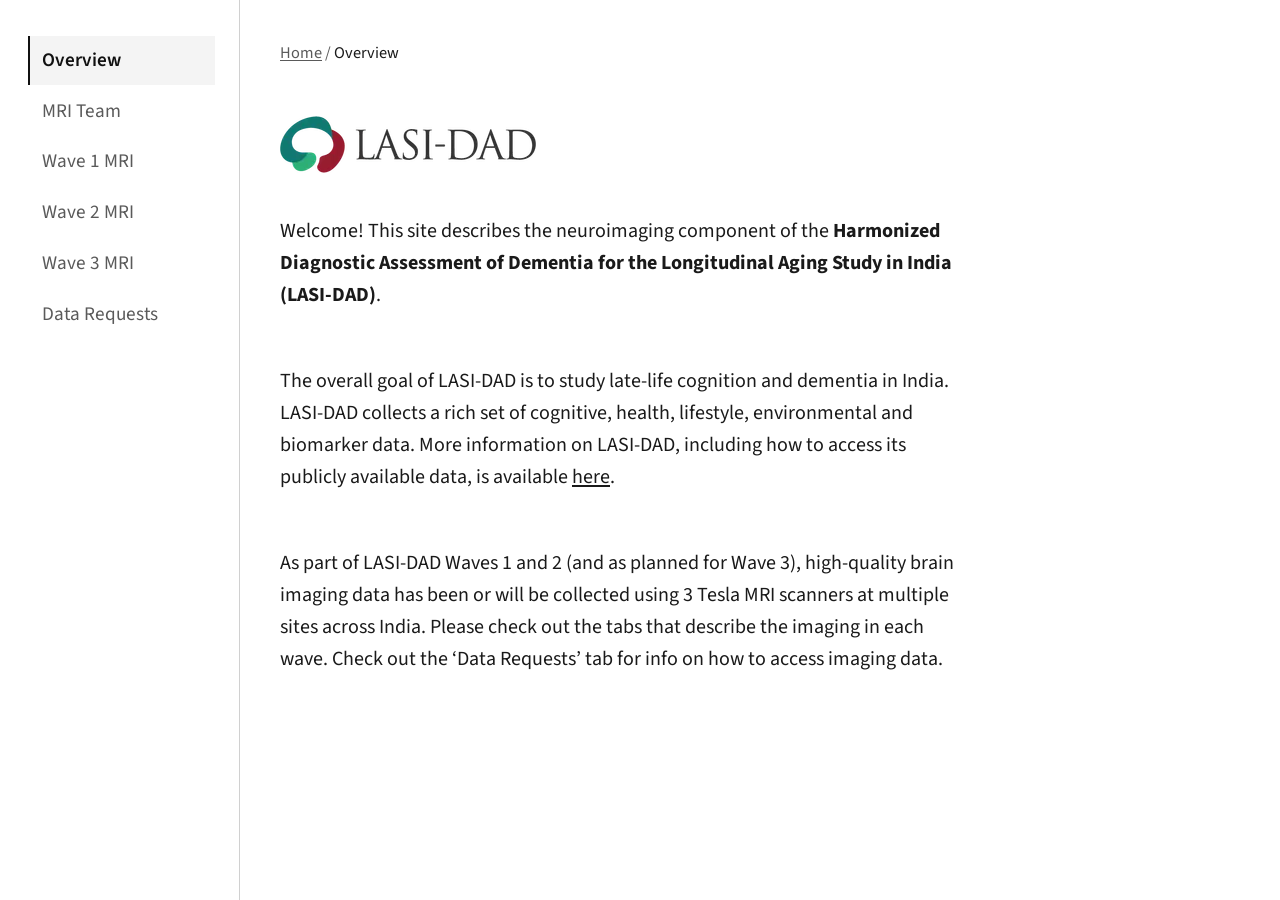
==== index.html @ 3a9994d5 "Update index.html" ====
<!DOCTYPE html>
<html lang="en">
<head>
<meta charset="UTF-8">
<meta name="viewport" content="width=device-width, initial-scale=1.0">
<title>LASI-DAD Neuroimaging</title>
<link rel="icon" type="image/png" href="lasi-dad-favicon.ico">
<meta name="description" content="[Study Name]: overview, study design, and data request information.">
<link rel="preconnect" href="https://fonts.googleapis.com">
<link rel="preconnect" href="https://fonts.gstatic.com" crossorigin>
<link href="https://fonts.googleapis.com/css2?family=Source+Serif+4:opsz,wght@8..60,400;8..60,500;8..60,600&family=Source+Sans+3:wght@400;600;700&display=swap" rel="stylesheet">
<link rel="stylesheet" href="css/style.css">
<style>{h1: 40px;}</style>
</head>
<body>
<a class="skip-link" href="#main">Skip to content</a>

<!-- 
<header class="top-bar">
  <div class="top-bar-inner">
    <a class="logo-link" href="index.html">
      <img src="lasi-dad-logo.webp" style="height:42px; width:auto;">
    </a>
  </div>
</header>
-->
  
<div class="layout">
  <aside class="sidebar">
    <nav aria-label="Primary">
      <ul>
        <li><a href="index.html" aria-current="page">Overview</a></li>
        <li><a href="MRI-Team.html">MRI Team</a></li>
        <li><a href="wave1-mri.html">Wave 1 MRI</a></li>
        <li><a href="wave2-mri.html">Wave 2 MRI</a></li>
        <li><a href="wave3-mri.html">Wave 3 MRI</a></li>
        <li><a href="data-request.html">Data Requests</a></li>
      </ul>
    </nav>
  </aside>

  <main id="main" class="content">
    <p class="breadcrumb"><a href="index.html">Home</a> / <span aria-current="page">Overview</span></p>
    <br>
    <img src="lasi-dad-logo.webp" style="max-width: 100%; height: auto;">
    <br>
    <br>
    <p> Welcome! This site describes the neuroimaging component of the <b>Harmonized Diagnostic Assessment of Dementia for the Longitudinal Aging Study in India (LASI-DAD)</b>. 
    </p>
    <br>
    <p>
      The overall goal of LASI-DAD is to study late-life cognition and dementia in India. 
      LASI-DAD collects a rich set of cognitive, health, lifestyle, environmental and biomarker data.
      More information on LASI-DAD, including how to access its publicly available data, is available <a href="https://lasi-dad.org" target="_blank" rel="noopener noreferrer">here</a>.
    </p>
    <br>
    <p>
    As part of LASI-DAD Waves 1 and 2 (and as planned for Wave 3), high-quality brain imaging data has been or will be collected using 3 Tesla MRI scanners at multiple sites across India.  
      Please check out the tabs that describe the imaging in each wave. Check out the ‘Data Requests’ tab for info on how to access imaging data. 
    </p>

  </main>
</div>


</body>
</html>
---- css/style.css ----
/* ============================================================
   Design tokens — grayscale only
   ============================================================ */
:root {
  --black: #111111;
  --ink: #1a1a1a;
  --ink-soft: #5a5a5a;
  --gray-100: #f4f4f4;
  --gray-200: #e6e6e6;
  --gray-300: #d0d0d0;
  --gray-500: #8a8a8a;
  --white: #ffffff;

  --serif: "Source Serif 4", Georgia, "Times New Roman", serif;
  --sans: "Source Sans 3", -apple-system, BlinkMacSystemFont, "Segoe UI", sans-serif;

  --maxw: 1180px;
  --sidebar-w: 240px;
}

* { box-sizing: border-box; }

html { scroll-behavior: smooth; }

body {
  margin: 0;
  font-family: var(--sans);
  font-size: 20px;
  color: var(--ink);
  background: var(--white);
  line-height: 1.6;
  -webkit-font-smoothing: antialiased;
}

h1, h2, h3 {
  font-family: var(--serif);
  color: var(--black);
  line-height: 1.2;
  margin: 0 0 0.55em 0;
  font-weight: 600;
}

h1 { font-size: clamp(1.7rem, 3vw, 2.3rem); font-weight: 500; } 
h2 { font-size: 1.25rem; margin-top: 1.6em; }
h3 { font-size: 1.05rem; }

p { margin: 0 0 1.1em 0; max-width: 68ch; }

ul, ol { max-width: 68ch; }
li { margin-bottom: 0.4em; }

a { color: var(--ink); text-decoration: underline; text-underline-offset: 2px; }
a:hover { color: var(--black); }

a:focus-visible, button:focus-visible {
  outline: 2px solid var(--black);
  outline-offset: 2px;
}

.skip-link {
  position: absolute;
  left: -999px;
  background: var(--black);
  color: var(--white);
  padding: 10px 16px;
  z-index: 100;
}
.skip-link:focus { left: 12px; top: 12px; }

/* ============================================================
   Top bar — logo only, no nav here
   ============================================================ */
.top-bar {
  border-bottom: 1px solid var(--gray-300);
  padding: 18px 28px;
}

.top-bar-inner {
  max-width: var(--maxw);
  margin: 0 auto;
  display: flex;
  align-items: center;
}

.logo-link { display: flex; align-items: center; gap: 12px; text-decoration: none; }
.logo-link:hover { text-decoration: none; }

.logo-mark {
  width: 42px;
  height: 42px;
  border: 1.5px solid var(--black);
  display: flex;
  align-items: center;
  justify-content: center;
  font-family: var(--serif);
  font-size: 1rem;
  font-weight: 600;
  color: var(--black);
  flex-shrink: 0;
}

.logo-text {
  display: flex;
  flex-direction: column;
  line-height: 1.2;
}

.logo-name {
  font-family: var(--serif);
  font-size: 1.05rem;
  font-weight: 600;
  color: var(--black);
}

.logo-sub {
  font-size: 0.75rem;
  color: var(--ink-soft);
}

/* ============================================================
   Body layout — sidebar + content
   ============================================================ */
/*
.layout {
  max-width: var(--maxw);
  margin: 0 auto;
  display: grid;
  grid-template-columns: var(--sidebar-w) 1fr;
  gap: 0;
  align-items: start;
}

.sidebar {
  border-right: 1px solid var(--gray-300);
  padding: 36px 24px 60px 28px;
  position: sticky;
  top: 0;
}
*/
.layout {
  max-width: none;
  margin: 0;
  display: block;
}

.sidebar {
  border-right: 1px solid var(--gray-300);
  padding: 36px 24px 60px 28px;
  position: fixed;
  top: 0;
  left: 0;
  width: var(--sidebar-w);
  height: 100vh;
  overflow-y: auto;
  background: var(--white);
  z-index: 10;
}

.sidebar nav ul {
  list-style: none;
  margin: 0;
  padding: 0;
  max-width: none;
}

.sidebar nav li { margin-bottom: 2px; }

.sidebar nav a {
  display: block;
  padding: 9px 12px;
  text-decoration: none;
  color: var(--ink-soft);
  /*font-size: 0.94rem;*/
   font-size: 1.2rem;
  border-left: 2px solid transparent;
}

.sidebar nav a:hover {
  color: var(--black);
  background: var(--gray-100);
}

.sidebar nav a[aria-current="page"] {
  color: var(--black);
  font-weight: 600;
  border-left: 2px solid var(--black);
  background: var(--gray-100);
}

.content {
  padding: 40px 40px 80px 40px;
  min-width: 0;
  margin-left: var(--sidebar-w);
  max-width: var(--maxw);
}

.breadcrumb {
  font-size: 0.82rem;
  color: var(--ink-soft);
  margin-bottom: 18px;
}
.breadcrumb a { color: var(--ink-soft); }
.breadcrumb span[aria-current] { color: var(--ink); }

.content > p:first-of-type { font-size: 1.02rem; }

hr.rule {
  border: none;
  border-top: 1px solid var(--gray-300);
  margin: 2em 0;
}

/* Simple content components, grayscale only */
.field-list {
  list-style: none;
  margin: 0 0 1.2em 0;
  padding: 0;
  max-width: none;
}
.field-list li {
  padding: 10px 0;
  border-top: 1px solid var(--gray-200);
}
.field-list li:last-child { border-bottom: 1px solid var(--gray-200); }

.table-wrap { overflow-x: auto; margin-bottom: 1.4em; }
table { border-collapse: collapse; width: 100%; font-size: 0.92rem; max-width: none; }
th, td { text-align: left; padding: 9px 14px; border-bottom: 1px solid var(--gray-300); }
th { font-family: var(--serif); font-weight: 600; border-bottom: 2px solid var(--black); }

.btn {
  display: inline-block;
  padding: 10px 20px;
  border: 1px solid var(--black);
  color: var(--black);
  font-size: 0.92rem;
  text-decoration: none;
}
.btn:hover { background: var(--black); color: var(--white); }

ol.steps { padding-left: 1.2em; }
ol.steps > li { margin-bottom: 0.9em; }
ol.steps ul { margin-top: 0.4em; }

/* ============================================================
   Footer
   ============================================================ */
.site-footer {
  border-top: 1px solid var(--gray-300);
  padding: 28px;
  margin-top: 40px;
}
.site-footer .top-bar-inner {
  display: flex;
  justify-content: space-between;
  flex-wrap: wrap;
  gap: 10px;
  font-size: 0.82rem;
  color: var(--ink-soft);
}
.site-footer a { color: var(--ink-soft); }

/* ============================================================
   Mobile
   ============================================================ */
@media (max-width: 760px) {
  .layout { grid-template-columns: 1fr; }
  .sidebar {
    position: static;
    border-right: none;
    border-bottom: 1px solid var(--gray-300);
    padding: 20px 24px;
  }
  .sidebar nav ul { display: flex; flex-wrap: wrap; gap: 4px; }
  .sidebar nav a { border-left: none; border-bottom: 2px solid transparent; padding: 8px 10px; }
  .sidebar nav a[aria-current="page"] { border-left: none; border-bottom: 2px solid var(--black); }
  .content { padding: 28px 24px 60px 24px; }
}

@media (prefers-reduced-motion: reduce) {
  html { scroll-behavior: auto; }
}
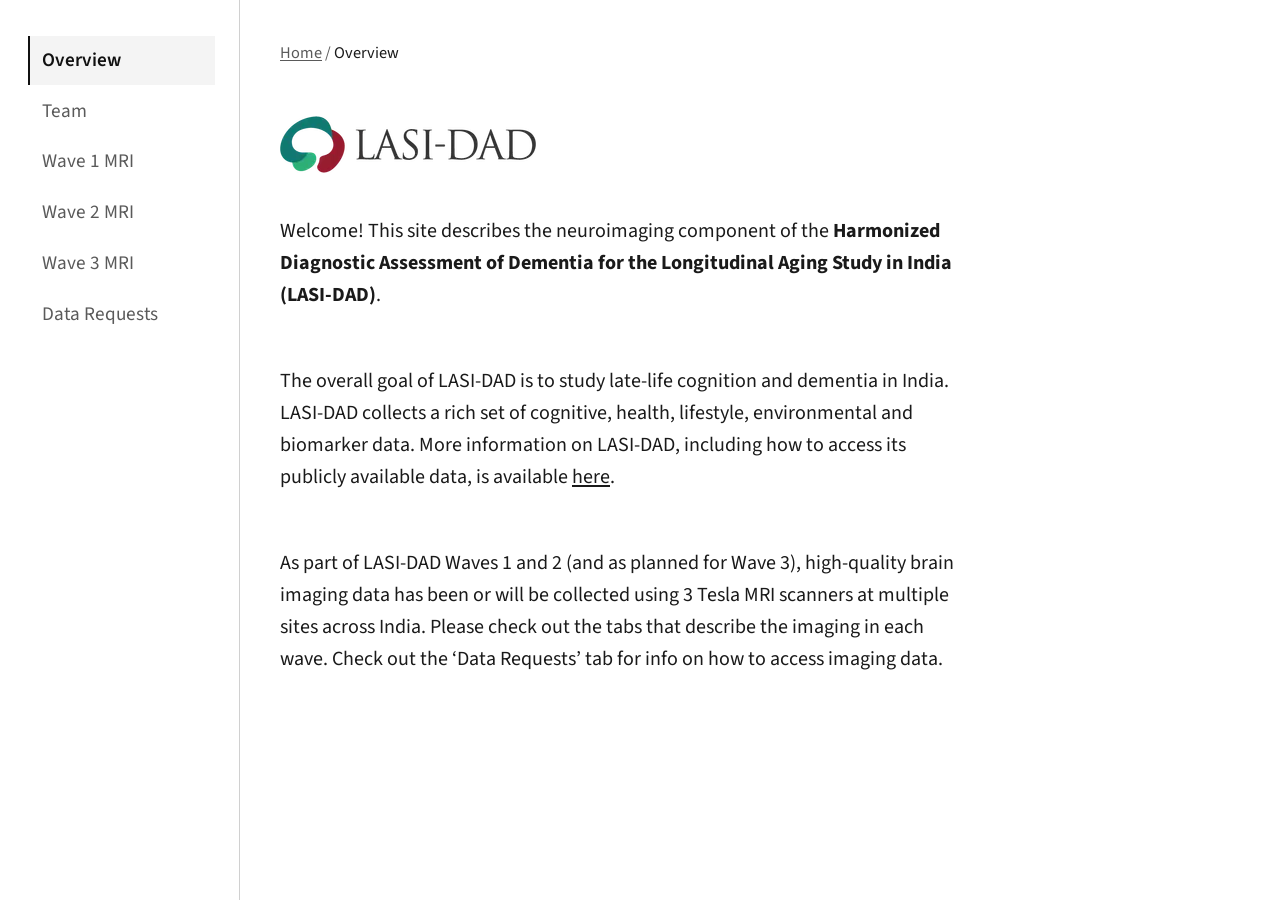
==== commit 3a92d5e0: "Update index.html" ====
--- a/index.html
+++ b/index.html
@@ -30,7 +30,7 @@
     <nav aria-label="Primary">
       <ul>
         <li><a href="index.html" aria-current="page">Overview</a></li>
-        <li><a href="MRI-Team.html">MRI Team</a></li>
+        <li><a href="MRI-Team.html">Team</a></li>
         <li><a href="wave1-mri.html">Wave 1 MRI</a></li>
         <li><a href="wave2-mri.html">Wave 2 MRI</a></li>
         <li><a href="wave3-mri.html">Wave 3 MRI</a></li>
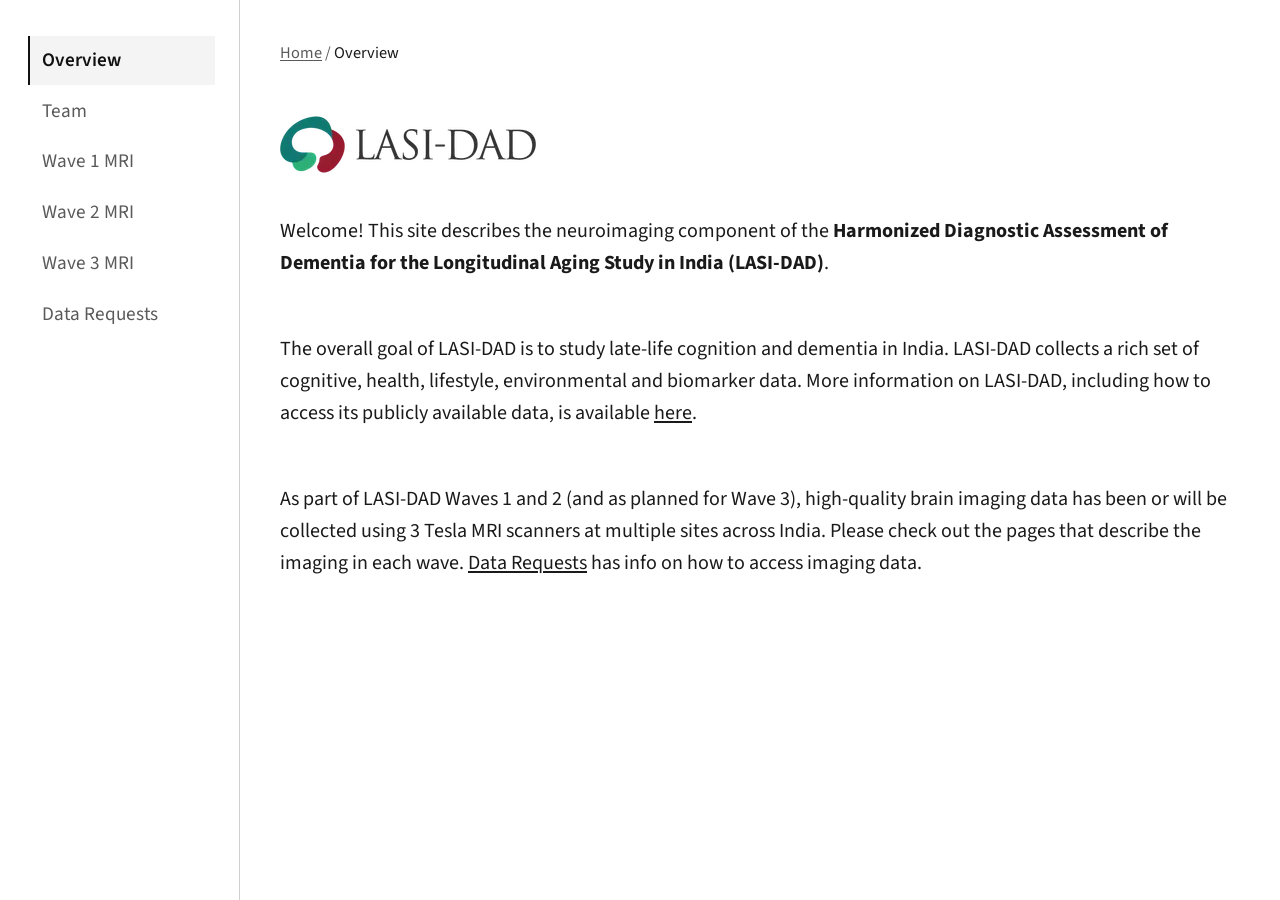
==== commit 22eb879f: "Update index.html" ====
--- a/index.html
+++ b/index.html
@@ -56,7 +56,7 @@
     <br>
     <p>
     As part of LASI-DAD Waves 1 and 2 (and as planned for Wave 3), high-quality brain imaging data has been or will be collected using 3 Tesla MRI scanners at multiple sites across India.  
-      Please check out the tabs that describe the imaging in each wave. Check out the ‘Data Requests’ tab for info on how to access imaging data. 
+      Please check out the pages that describe the imaging in each wave. <a href="data-request.html">Data Requests</a> has info on how to access imaging data. 
     </p>
 
   </main>
--- a/css/style.css
+++ b/css/style.css
@@ -33,7 +33,7 @@
 }
 
 h1, h2, h3 {
-  font-family: var(--serif);
+  font-family: var(--sans);/*var(--serif); */
   color: var(--black);
   line-height: 1.2;
   margin: 0 0 0.55em 0;
@@ -44,7 +44,7 @@
 h2 { font-size: 1.25rem; margin-top: 1.6em; }
 h3 { font-size: 1.05rem; }
 
-p { margin: 0 0 1.1em 0; max-width: 68ch; }
+p { margin: 0 0 1.1em 0; max-width: 120ch; } /*68ch; } */
 
 ul, ol { max-width: 68ch; }
 li { margin-bottom: 0.4em; }
@@ -66,6 +66,11 @@
   z-index: 100;
 }
 .skip-link:focus { left: 12px; top: 12px; }
+
+.plain-table td, .plain-table th {
+  border-bottom: none;
+  font-size: 1.3rem;
+}
 
 /* ============================================================
    Top bar — logo only, no nav here
@@ -191,7 +196,7 @@
   padding: 40px 40px 80px 40px;
   min-width: 0;
   margin-left: var(--sidebar-w);
-  max-width: var(--maxw);
+  max-width: none;    /* was var(--maxw) */
 }
 
 .breadcrumb {
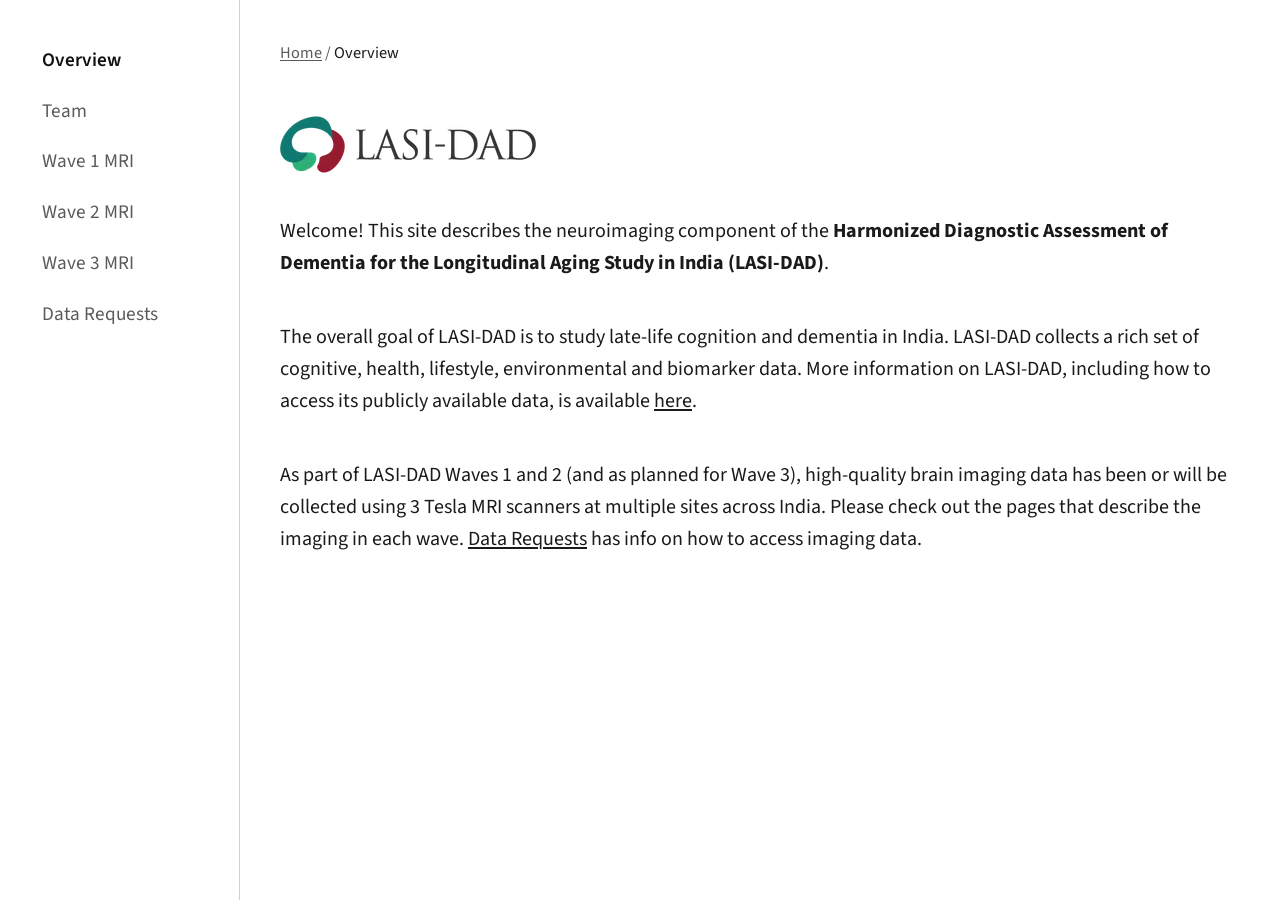
==== commit 23528b73: "Update index.html" ====
--- a/index.html
+++ b/index.html
@@ -34,7 +34,7 @@
         <li><a href="wave1-mri.html">Wave 1 MRI</a></li>
         <li><a href="wave2-mri.html">Wave 2 MRI</a></li>
         <li><a href="wave3-mri.html">Wave 3 MRI</a></li>
-        <li><a href="data-request.html">Data Requests</a></li>
+        <li><a href="data-requests.html">Data Requests</a></li>
       </ul>
     </nav>
   </aside>
@@ -56,7 +56,7 @@
     <br>
     <p>
     As part of LASI-DAD Waves 1 and 2 (and as planned for Wave 3), high-quality brain imaging data has been or will be collected using 3 Tesla MRI scanners at multiple sites across India.  
-      Please check out the pages that describe the imaging in each wave. <a href="data-request.html">Data Requests</a> has info on how to access imaging data. 
+      Please check out the pages that describe the imaging in each wave. <a href="data-requests.html">Data Requests</a> has info on how to access imaging data. 
     </p>
 
   </main>
--- a/css/style.css
+++ b/css/style.css
@@ -44,7 +44,7 @@
 h2 { font-size: 1.25rem; margin-top: 1.6em; }
 h3 { font-size: 1.05rem; }
 
-p { margin: 0 0 1.1em 0; max-width: 120ch; } /*68ch; } */
+p { margin: 0 0 0.5em 0; max-width: 120ch; } /*1.1em 68ch; } */
 
 ul, ol { max-width: 68ch; }
 li { margin-bottom: 0.4em; }
@@ -67,9 +67,18 @@
 }
 .skip-link:focus { left: 12px; top: 12px; }
 
+/*
 .plain-table td, .plain-table th {
   border-bottom: none;
   font-size: 1.3rem;
+}
+*/
+.plain-table {
+  border-collapse: separate;
+  width: auto;
+}
+.plain-table td, .plain-table th {
+  border-bottom: none;
 }
 
 /* ============================================================
@@ -188,8 +197,8 @@
 .sidebar nav a[aria-current="page"] {
   color: var(--black);
   font-weight: 600;
-  border-left: 2px solid var(--black);
-  background: var(--gray-100);
+  /*border-left: 2px solid var(--black);
+  background: var(--gray-100); */
 }
 
 .content {
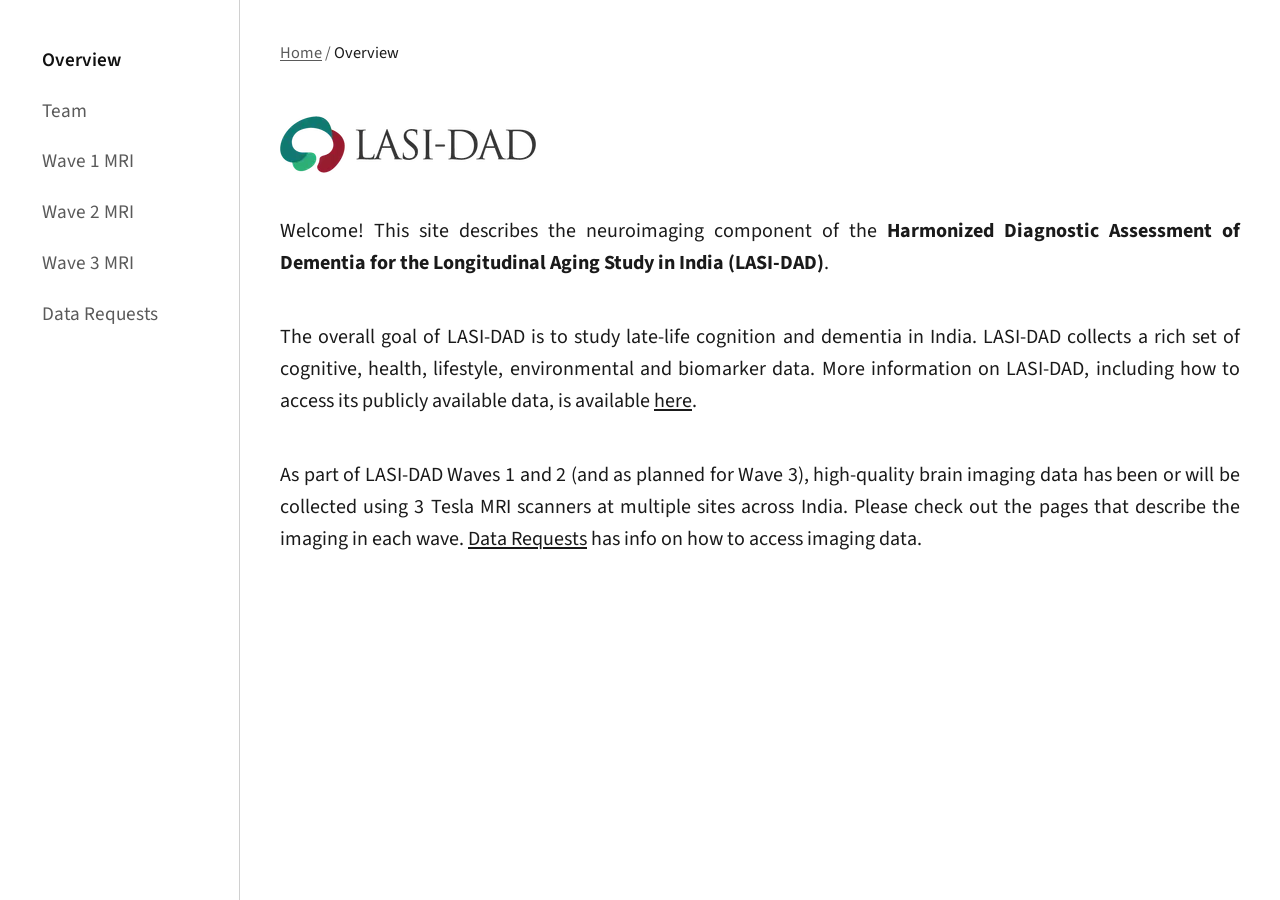
==== commit 9235560b: "Update index.html" ====
--- a/index.html
+++ b/index.html
@@ -45,16 +45,16 @@
     <img src="lasi-dad-logo.webp" style="max-width: 100%; height: auto;">
     <br>
     <br>
-    <p> Welcome! This site describes the neuroimaging component of the <b>Harmonized Diagnostic Assessment of Dementia for the Longitudinal Aging Study in India (LASI-DAD)</b>. 
+    <p style="text-align: justify;"> Welcome! This site describes the neuroimaging component of the <b>Harmonized Diagnostic Assessment of Dementia for the Longitudinal Aging Study in India (LASI-DAD)</b>. 
     </p>
     <br>
-    <p>
+    <p style="text-align: justify;">
       The overall goal of LASI-DAD is to study late-life cognition and dementia in India. 
       LASI-DAD collects a rich set of cognitive, health, lifestyle, environmental and biomarker data.
       More information on LASI-DAD, including how to access its publicly available data, is available <a href="https://lasi-dad.org" target="_blank" rel="noopener noreferrer">here</a>.
     </p>
     <br>
-    <p>
+    <p style="text-align: justify;">
     As part of LASI-DAD Waves 1 and 2 (and as planned for Wave 3), high-quality brain imaging data has been or will be collected using 3 Tesla MRI scanners at multiple sites across India.  
       Please check out the pages that describe the imaging in each wave. <a href="data-requests.html">Data Requests</a> has info on how to access imaging data. 
     </p>
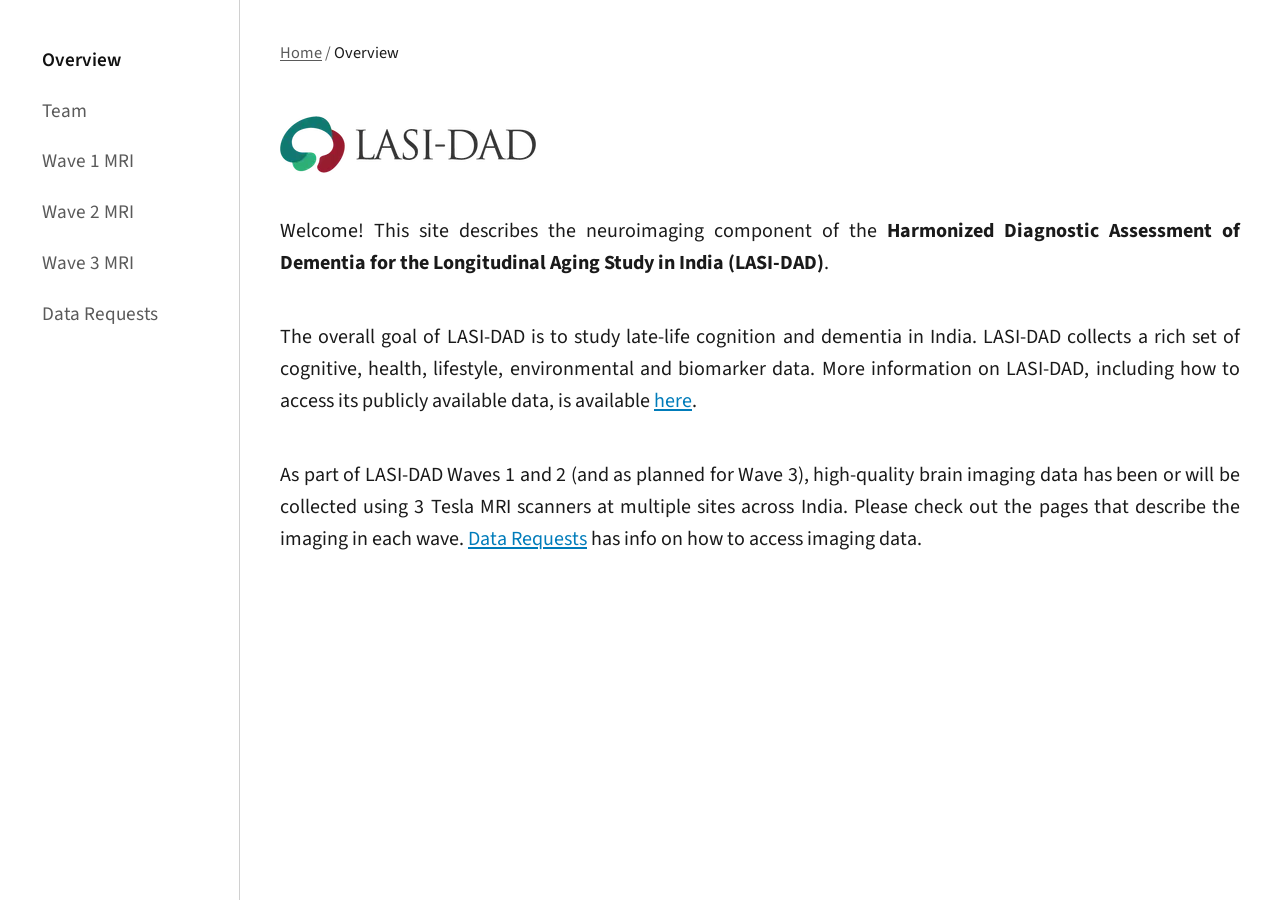
==== commit 036dda50: "Update index.html" ====
--- a/index.html
+++ b/index.html
@@ -30,7 +30,7 @@
     <nav aria-label="Primary">
       <ul>
         <li><a href="index.html" aria-current="page">Overview</a></li>
-        <li><a href="MRI-Team.html">Team</a></li>
+        <li><a href="team.html">Team</a></li>
         <li><a href="wave1-mri.html">Wave 1 MRI</a></li>
         <li><a href="wave2-mri.html">Wave 2 MRI</a></li>
         <li><a href="wave3-mri.html">Wave 3 MRI</a></li>
--- a/css/style.css
+++ b/css/style.css
@@ -49,7 +49,9 @@
 ul, ol { max-width: 68ch; }
 li { margin-bottom: 0.4em; }
 
-a { color: var(--ink); text-decoration: underline; text-underline-offset: 2px; }
+/*a { color: var(--ink); text-decoration: underline; text-underline-offset: 2px; }*/
+a { color: #007CBA; text-decoration: underline; text-underline-offset: 2px;} /* blue */
+   
 a:hover { color: var(--black); }
 
 a:focus-visible, button:focus-visible {
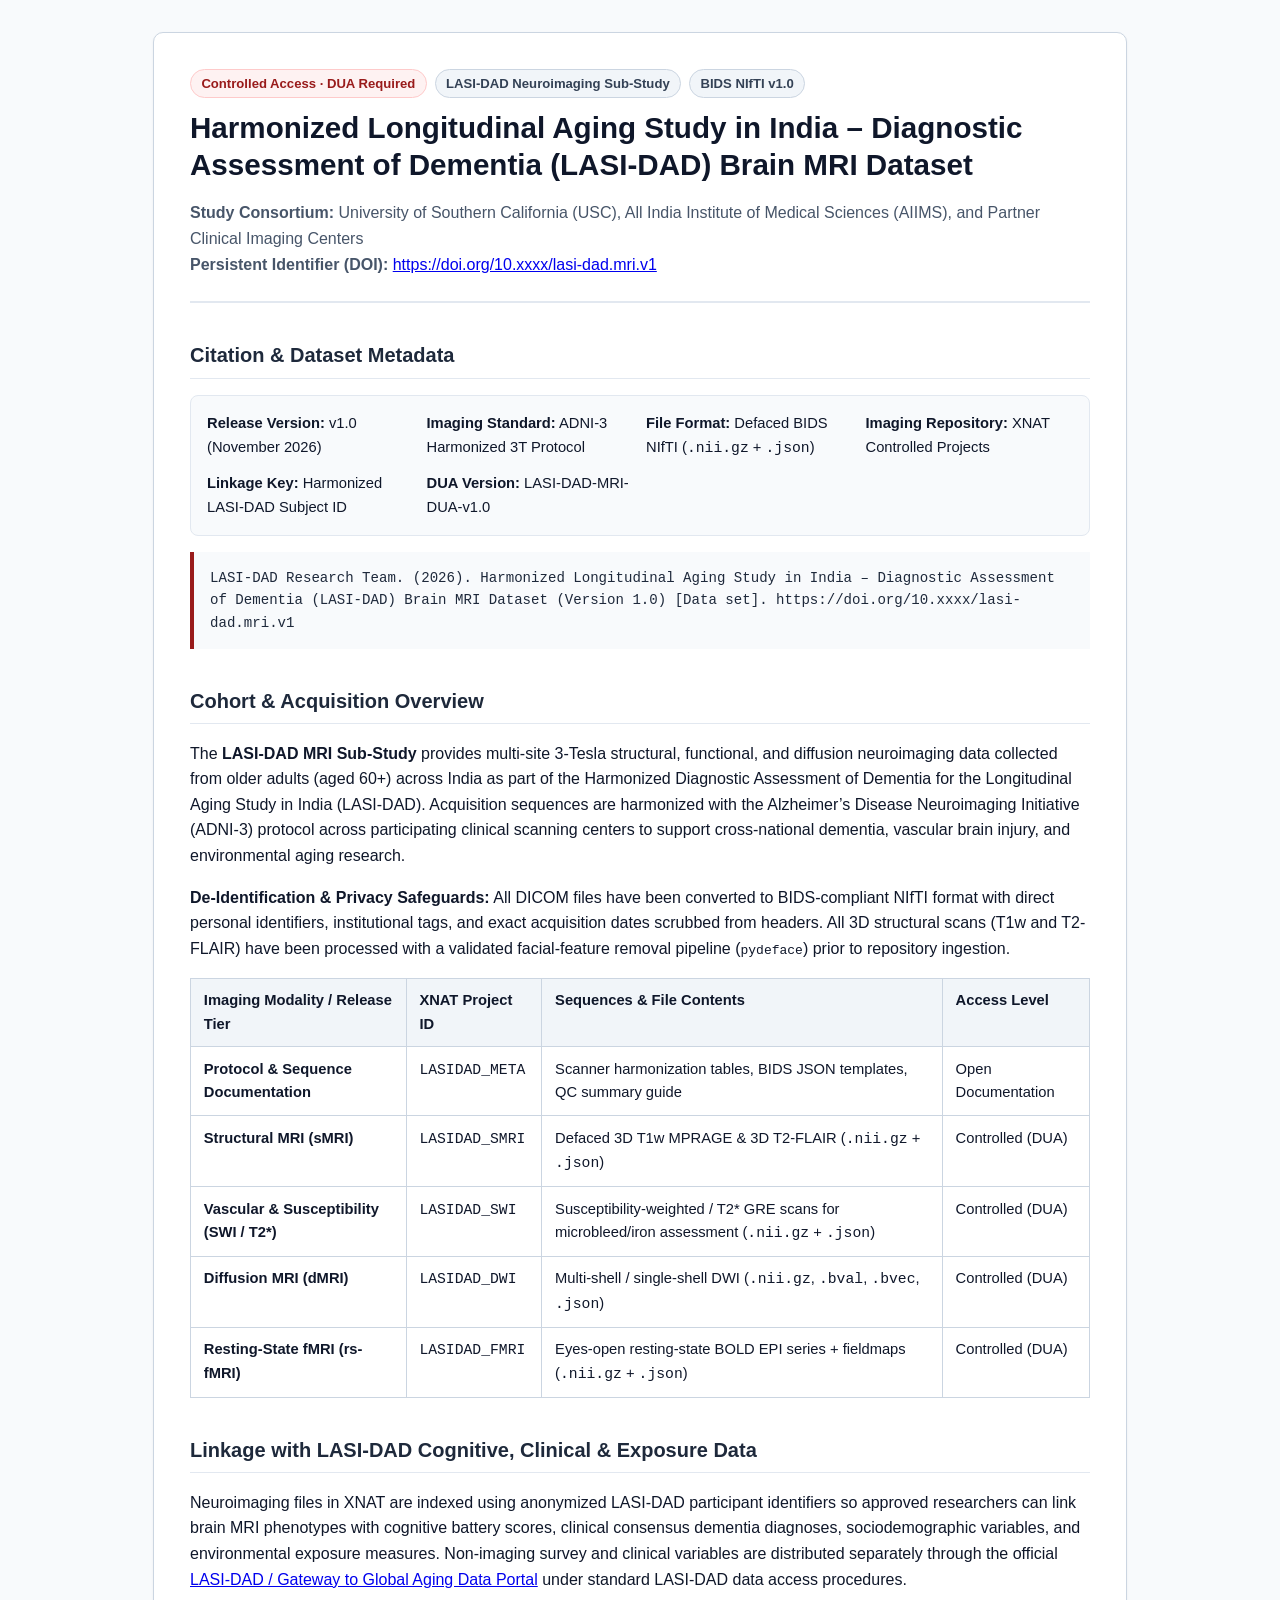
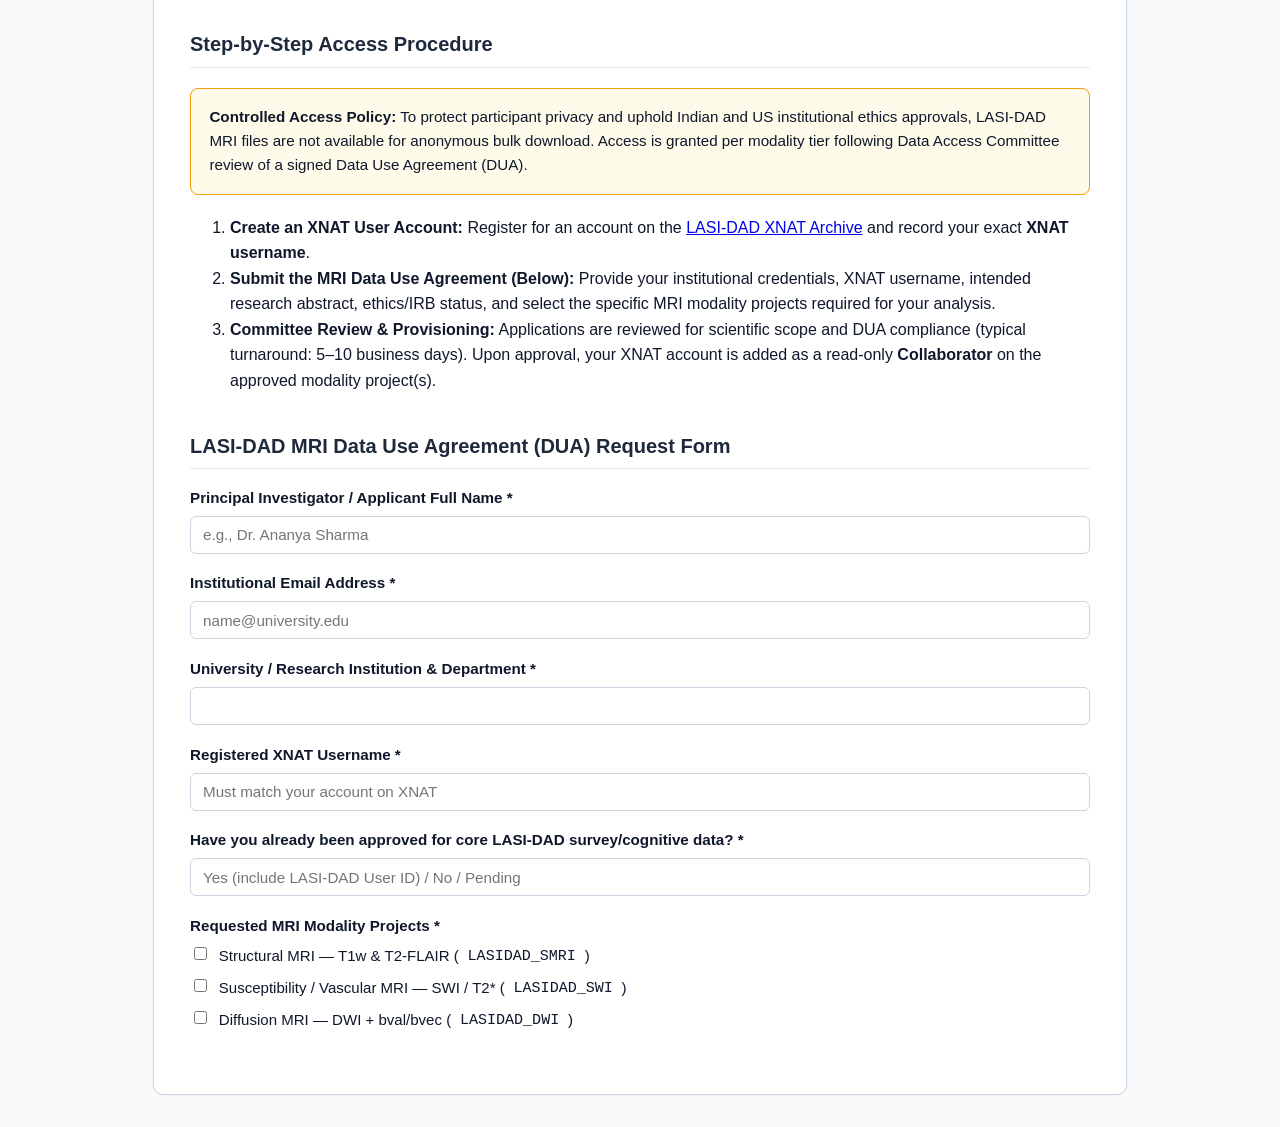
==== commit 23a4b014: "Update index.html" ====
--- a/index.html
+++ b/index.html
@@ -1,67 +1,357 @@
 <!DOCTYPE html>
 <html lang="en">
 <head>
-<meta charset="UTF-8">
-<meta name="viewport" content="width=device-width, initial-scale=1.0">
-<title>LASI-DAD Neuroimaging</title>
-<link rel="icon" type="image/png" href="lasi-dad-favicon.ico">
-<meta name="description" content="[Study Name]: overview, study design, and data request information.">
-<link rel="preconnect" href="https://fonts.googleapis.com">
-<link rel="preconnect" href="https://fonts.gstatic.com" crossorigin>
-<link href="https://fonts.googleapis.com/css2?family=Source+Serif+4:opsz,wght@8..60,400;8..60,500;8..60,600&family=Source+Sans+3:wght@400;600;700&display=swap" rel="stylesheet">
-<link rel="stylesheet" href="css/style.css">
-<style>{h1: 40px;}</style>
+  <meta charset="UTF-8" />
+  <meta name="viewport" content="width=device-width, initial-scale=1.0" />
+  <title>LASI-DAD Brain MRI Dataset (v1.0) — Controlled-Access Data Portal</title>
+  <style>
+    :root {
+      --bg: #f8fafc;
+      --surface: #ffffff;
+      --text: #0f172a;
+      --muted: #475569;
+      --primary: #991b1b; /* Deep academic crimson */
+      --primary-light: #fef2f2;
+      --primary-border: #fecaca;
+      --accent: #1e40af;
+      --border: #cbd5e1;
+      --warn-bg: #fffbeb;
+      --warn-border: #f59e0b;
+    }
+    body {
+      font-family: -apple-system, BlinkMacSystemFont, "Segoe UI", Roboto, sans-serif;
+      line-height: 1.6;
+      color: var(--text);
+      background: var(--bg);
+      margin: 0;
+      padding: 2rem 1rem;
+    }
+    .container {
+      max-width: 900px;
+      margin: 0 auto;
+      background: var(--surface);
+      border: 1px solid var(--border);
+      border-radius: 10px;
+      padding: 2.25rem;
+      box-shadow: 0 1px 3px rgba(0, 0, 0, 0.05);
+    }
+    header {
+      border-bottom: 2px solid #e2e8f0;
+      padding-bottom: 1.5rem;
+      margin-bottom: 1.75rem;
+    }
+    .badge-row {
+      display: flex;
+      flex-wrap: wrap;
+      gap: 0.5rem;
+      margin-bottom: 0.75rem;
+    }
+    .badge {
+      display: inline-block;
+      background: var(--primary-light);
+      color: var(--primary);
+      border: 1px solid var(--primary-border);
+      font-size: 0.82rem;
+      font-weight: 600;
+      padding: 0.2rem 0.65rem;
+      border-radius: 999px;
+    }
+    .badge-neutral {
+      background: #f1f5f9;
+      color: #334155;
+      border: 1px solid #cbd5e1;
+    }
+    h1 {
+      margin: 0.25rem 0 0.6rem;
+      font-size: 1.85rem;
+      line-height: 1.25;
+    }
+    h2 {
+      font-size: 1.25rem;
+      margin-top: 2.25rem;
+      border-bottom: 1px solid #e2e8f0;
+      padding-bottom: 0.4rem;
+      color: #1e293b;
+    }
+    .meta-grid {
+      display: grid;
+      grid-template-columns: repeat(auto-fit, minmax(200px, 1fr));
+      gap: 0.75rem;
+      background: #f8fafc;
+      border: 1px solid #e2e8f0;
+      padding: 1rem;
+      border-radius: 8px;
+      margin: 1rem 0;
+      font-size: 0.92rem;
+    }
+    .cite-box {
+      background: #f8fafc;
+      border-left: 4px solid var(--primary);
+      padding: 0.9rem 1rem;
+      font-family: ui-monospace, SFMono-Regular, Menlo, monospace;
+      font-size: 0.88rem;
+      margin: 0.75rem 0;
+      color: #1e293b;
+    }
+    .notice {
+      background: var(--warn-bg);
+      border: 1px solid var(--warn-border);
+      border-radius: 8px;
+      padding: 1rem 1.15rem;
+      margin: 1.25rem 0;
+      font-size: 0.95rem;
+    }
+    table {
+      width: 100%;
+      border-collapse: collapse;
+      margin: 1rem 0;
+      font-size: 0.92rem;
+    }
+    th, td {
+      border: 1px solid var(--border);
+      padding: 0.65rem 0.8rem;
+      text-align: left;
+      vertical-align: top;
+    }
+    th {
+      background: #f1f5f9;
+      font-weight: 600;
+    }
+    .form-group {
+      margin-bottom: 1.1rem;
+    }
+    label {
+      display: block;
+      font-weight: 600;
+      margin-bottom: 0.35rem;
+      font-size: 0.95rem;
+    }
+    input[type="text"],
+    input[type="email"],
+    textarea {
+      width: 100%;
+      box-sizing: border-box;
+      padding: 0.6rem 0.75rem;
+      border: 1px solid var(--border);
+      border-radius: 6px;
+      font-size: 0.95rem;
+      font-family: inherit;
+    }
+    .checkbox-row {
+      display: flex;
+      align-items: flex-start;
+      gap: 0.55rem;
+      margin-bottom: 0.5rem;
+      font-weight: 400;
+      font-size: 0.94rem;
+    }
+    .dua-scroll {
+      max-height: 210px;
+      overflow-y: auto;
+      border: 1px solid var(--border);
+      background: #f8fafc;
+      padding: 0.85rem 1rem;
+      border-radius: 6px;
+      font-size: 0.88rem;
+      margin-bottom: 0.85rem;
+    }
+    button {
+      background: var(--primary);
+      color: #ffffff;
+      border: none;
+      border-radius: 6px;
+      padding: 0.8rem 1.4rem;
+      font-size: 1rem;
+      font-weight: 600;
+      cursor: pointer;
+    }
+    button:hover {
+      background: #7f1d1d;
+    }
+    footer {
+      margin-top: 2.5rem;
+      padding-top: 1.25rem;
+      border-top: 1px solid var(--border);
+      color: var(--muted);
+      font-size: 0.88rem;
+    }
+  </style>
 </head>
 <body>
-<a class="skip-link" href="#main">Skip to content</a>
-
-<!-- 
-<header class="top-bar">
-  <div class="top-bar-inner">
-    <a class="logo-link" href="index.html">
-      <img src="lasi-dad-logo.webp" style="height:42px; width:auto;">
-    </a>
-  </div>
-</header>
--->
-  
-<div class="layout">
-  <aside class="sidebar">
-    <nav aria-label="Primary">
-      <ul>
-        <li><a href="index.html" aria-current="page">Overview</a></li>
-        <li><a href="team.html">Team</a></li>
-        <li><a href="wave1-mri.html">Wave 1 MRI</a></li>
-        <li><a href="wave2-mri.html">Wave 2 MRI</a></li>
-        <li><a href="wave3-mri.html">Wave 3 MRI</a></li>
-        <li><a href="data-requests.html">Data Requests</a></li>
-      </ul>
-    </nav>
-  </aside>
-
-  <main id="main" class="content">
-    <p class="breadcrumb"><a href="index.html">Home</a> / <span aria-current="page">Overview</span></p>
-    <br>
-    <img src="lasi-dad-logo.webp" style="max-width: 100%; height: auto;">
-    <br>
-    <br>
-    <p style="text-align: justify;"> Welcome! This site describes the neuroimaging component of the <b>Harmonized Diagnostic Assessment of Dementia for the Longitudinal Aging Study in India (LASI-DAD)</b>. 
-    </p>
-    <br>
-    <p style="text-align: justify;">
-      The overall goal of LASI-DAD is to study late-life cognition and dementia in India. 
-      LASI-DAD collects a rich set of cognitive, health, lifestyle, environmental and biomarker data.
-      More information on LASI-DAD, including how to access its publicly available data, is available <a href="https://lasi-dad.org" target="_blank" rel="noopener noreferrer">here</a>.
-    </p>
-    <br>
-    <p style="text-align: justify;">
-    As part of LASI-DAD Waves 1 and 2 (and as planned for Wave 3), high-quality brain imaging data has been or will be collected using 3 Tesla MRI scanners at multiple sites across India.  
-      Please check out the pages that describe the imaging in each wave. <a href="data-requests.html">Data Requests</a> has info on how to access imaging data. 
-    </p>
-
-  </main>
-</div>
-
-
-</body>
-</html>
+  <div class="container">
+    <header>
+      <div class="badge-row">
+        <span class="badge">Controlled Access · DUA Required</span>
+        <span class="badge badge-neutral">LASI-DAD Neuroimaging Sub-Study</span>
+        <span class="badge badge-neutral">BIDS NIfTI v1.0</span>
+      </div>
+      <h1>Harmonized Longitudinal Aging Study in India – Diagnostic Assessment of Dementia (LASI-DAD) Brain MRI Dataset</h1>
+      <p style="color: var(--muted); margin-bottom: 0;">
+        <strong>Study Consortium:</strong> University of Southern California (USC), All India Institute of Medical Sciences (AIIMS), and Partner Clinical Imaging Centers<br />
+        <strong>Persistent Identifier (DOI):</strong>
+        <a href="https://doi.org/10.xxxx/lasi-dad.mri.v1">https://doi.org/10.xxxx/lasi-dad.mri.v1</a>
+      </p>
+    </header>
+
+    <section aria-labelledby="citation-heading">
+      <h2 id="citation-heading">Citation &amp; Dataset Metadata</h2>
+      <div class="meta-grid">
+        <div><strong>Release Version:</strong> v1.0 (November 2026)</div>
+        <div><strong>Imaging Standard:</strong> ADNI-3 Harmonized 3T Protocol</div>
+        <div><strong>File Format:</strong> Defaced BIDS NIfTI (<code>.nii.gz</code> + <code>.json</code>)</div>
+        <div><strong>Imaging Repository:</strong> XNAT Controlled Projects</div>
+        <div><strong>Linkage Key:</strong> Harmonized LASI-DAD Subject ID</div>
+        <div><strong>DUA Version:</strong> LASI-DAD-MRI-DUA-v1.0</div>
+      </div>
+      <div class="cite-box">
+        LASI-DAD Research Team. (2026). Harmonized Longitudinal Aging Study in India – Diagnostic Assessment of
+        Dementia (LASI-DAD) Brain MRI Dataset (Version 1.0) [Data set]. https://doi.org/10.xxxx/lasi-dad.mri.v1
+      </div>
+    </section>
+
+    <section aria-labelledby="overview-heading">
+      <h2 id="overview-heading">Cohort &amp; Acquisition Overview</h2>
+      <p>
+        The <strong>LASI-DAD MRI Sub-Study</strong> provides multi-site 3-Tesla structural, functional, and diffusion
+        neuroimaging data collected from older adults (aged 60+) across India as part of the Harmonized Diagnostic
+        Assessment of Dementia for the Longitudinal Aging Study in India (LASI-DAD). Acquisition sequences are
+        harmonized with the Alzheimer’s Disease Neuroimaging Initiative (ADNI-3) protocol across participating
+        clinical scanning centers to support cross-national dementia, vascular brain injury, and environmental aging
+        research.
+      </p>
+      <p>
+        <strong>De-Identification &amp; Privacy Safeguards:</strong> All DICOM files have been converted to BIDS-compliant
+        NIfTI format with direct personal identifiers, institutional tags, and exact acquisition dates scrubbed from
+        headers. All 3D structural scans (T1w and T2-FLAIR) have been processed with a validated facial-feature
+        removal pipeline (<code>pydeface</code>) prior to repository ingestion.
+      </p>
+
+      <table>
+        <thead>
+          <tr>
+            <th>Imaging Modality / Release Tier</th>
+            <th>XNAT Project ID</th>
+            <th>Sequences &amp; File Contents</th>
+            <th>Access Level</th>
+          </tr>
+        </thead>
+        <tbody>
+          <tr>
+            <td><strong>Protocol &amp; Sequence Documentation</strong></td>
+            <td><code>LASIDAD_META</code></td>
+            <td>Scanner harmonization tables, BIDS JSON templates, QC summary guide</td>
+            <td>Open Documentation</td>
+          </tr>
+          <tr>
+            <td><strong>Structural MRI (sMRI)</strong></td>
+            <td><code>LASIDAD_SMRI</code></td>
+            <td>Defaced 3D T1w MPRAGE &amp; 3D T2-FLAIR (<code>.nii.gz</code> + <code>.json</code>)</td>
+            <td>Controlled (DUA)</td>
+          </tr>
+          <tr>
+            <td><strong>Vascular &amp; Susceptibility (SWI / T2*)</strong></td>
+            <td><code>LASIDAD_SWI</code></td>
+            <td>Susceptibility-weighted / T2* GRE scans for microbleed/iron assessment (<code>.nii.gz</code> + <code>.json</code>)</td>
+            <td>Controlled (DUA)</td>
+          </tr>
+          <tr>
+            <td><strong>Diffusion MRI (dMRI)</strong></td>
+            <td><code>LASIDAD_DWI</code></td>
+            <td>Multi-shell / single-shell DWI (<code>.nii.gz</code>, <code>.bval</code>, <code>.bvec</code>, <code>.json</code>)</td>
+            <td>Controlled (DUA)</td>
+          </tr>
+          <tr>
+            <td><strong>Resting-State fMRI (rs-fMRI)</strong></td>
+            <td><code>LASIDAD_FMRI</code></td>
+            <td>Eyes-open resting-state BOLD EPI series + fieldmaps (<code>.nii.gz</code> + <code>.json</code>)</td>
+            <td>Controlled (DUA)</td>
+          </tr>
+        </tbody>
+      </table>
+    </section>
+
+    <section aria-labelledby="linkage-heading">
+      <h2 id="linkage-heading">Linkage with LASI-DAD Cognitive, Clinical &amp; Exposure Data</h2>
+      <p>
+        Neuroimaging files in XNAT are indexed using anonymized LASI-DAD participant identifiers so approved researchers
+        can link brain MRI phenotypes with cognitive battery scores, clinical consensus dementia diagnoses,
+        sociodemographic variables, and environmental exposure measures. Non-imaging survey and clinical variables are
+        distributed separately through the official <a href="https://lasi-dad.org" target="_blank" rel="noopener noreferrer">LASI-DAD / Gateway to Global Aging Data Portal</a>
+        under standard LASI-DAD data access procedures.
+      </p>
+    </section>
+
+    <section aria-labelledby="access-heading">
+      <h2 id="access-heading">Step-by-Step Access Procedure</h2>
+      <div class="notice">
+        <strong>Controlled Access Policy:</strong> To protect participant privacy and uphold Indian and US
+        institutional ethics approvals, LASI-DAD MRI files are not available for anonymous bulk download. Access is
+        granted per modality tier following Data Access Committee review of a signed Data Use Agreement (DUA).
+      </div>
+      <ol>
+        <li>
+          <strong>Create an XNAT User Account:</strong> Register for an account on the
+          <a href="https://xnat.example.org" target="_blank" rel="noopener noreferrer">LASI-DAD XNAT Archive</a>
+          and record your exact <strong>XNAT username</strong>.
+        </li>
+        <li>
+          <strong>Submit the MRI Data Use Agreement (Below):</strong> Provide your institutional credentials, XNAT
+          username, intended research abstract, ethics/IRB status, and select the specific MRI modality projects
+          required for your analysis.
+        </li>
+        <li>
+          <strong>Committee Review &amp; Provisioning:</strong> Applications are reviewed for scientific scope and DUA
+          compliance (typical turnaround: 5–10 business days). Upon approval, your XNAT account is added as a read-only
+          <strong>Collaborator</strong> on the approved modality project(s).
+        </li>
+      </ol>
+    </section>
+
+    <section aria-labelledby="dua-heading">
+      <h2 id="dua-heading">LASI-DAD MRI Data Use Agreement (DUA) Request Form</h2>
+      <!-- Point action="..." to your institutional form endpoint or REDCap/API handler -->
+      <form action="https://example.org/api/lasi-dad-dua" method="POST">
+        <input type="hidden" name="dataset_doi" value="10.xxxx/lasi-dad.mri.v1" />
+        <input type="hidden" name="dua_version" value="LASI-DAD-MRI-DUA-v1.0" />
+
+        <div class="form-group">
+          <label for="full_name">Principal Investigator / Applicant Full Name *</label>
+          <input id="full_name" name="full_name" type="text" placeholder="e.g., Dr. Ananya Sharma" required />
+        </div>
+
+        <div class="form-group">
+          <label for="email">Institutional Email Address *</label>
+          <input id="email" name="email" type="email" placeholder="name@university.edu" required />
+        </div>
+
+        <div class="form-group">
+          <label for="institution">University / Research Institution &amp; Department *</label>
+          <input id="institution" name="institution" type="text" required />
+        </div>
+
+        <div class="form-group">
+          <label for="xnat_username">Registered XNAT Username *</label>
+          <input id="xnat_username" name="xnat_username" type="text" placeholder="Must match your account on XNAT" required />
+        </div>
+
+        <div class="form-group">
+          <label for="lasidad_approved">Have you already been approved for core LASI-DAD survey/cognitive data? *</label>
+          <input id="lasidad_approved" name="lasidad_approved" type="text" placeholder="Yes (include LASI-DAD User ID) / No / Pending" required />
+        </div>
+
+        <div class="form-group">
+          <label>Requested MRI Modality Projects *</label>
+          <label class="checkbox-row">
+            <input type="checkbox" name="modalities[]" value="LASIDAD_SMRI" />
+            Structural MRI — T1w &amp; T2-FLAIR (<code>LASIDAD_SMRI</code>)
+          </label>
+          <label class="checkbox-row">
+            <input type="checkbox" name="modalities[]" value="LASIDAD_SWI" />
+            Susceptibility / Vascular MRI — SWI / T2* (<code>LASIDAD_SWI</code>)
+          </label>
+          <label class="checkbox-row">
+            <input type="checkbox" name="modalities[]" value="LASIDAD_DWI" />
+            Diffusion MRI — DWI + bval/bvec (<code>LASIDAD_DWI</code>)
+          </label>
+          <label class="checkbox-row">
+            <input type="checkbox" name="modalities[]" value="LASIDAD
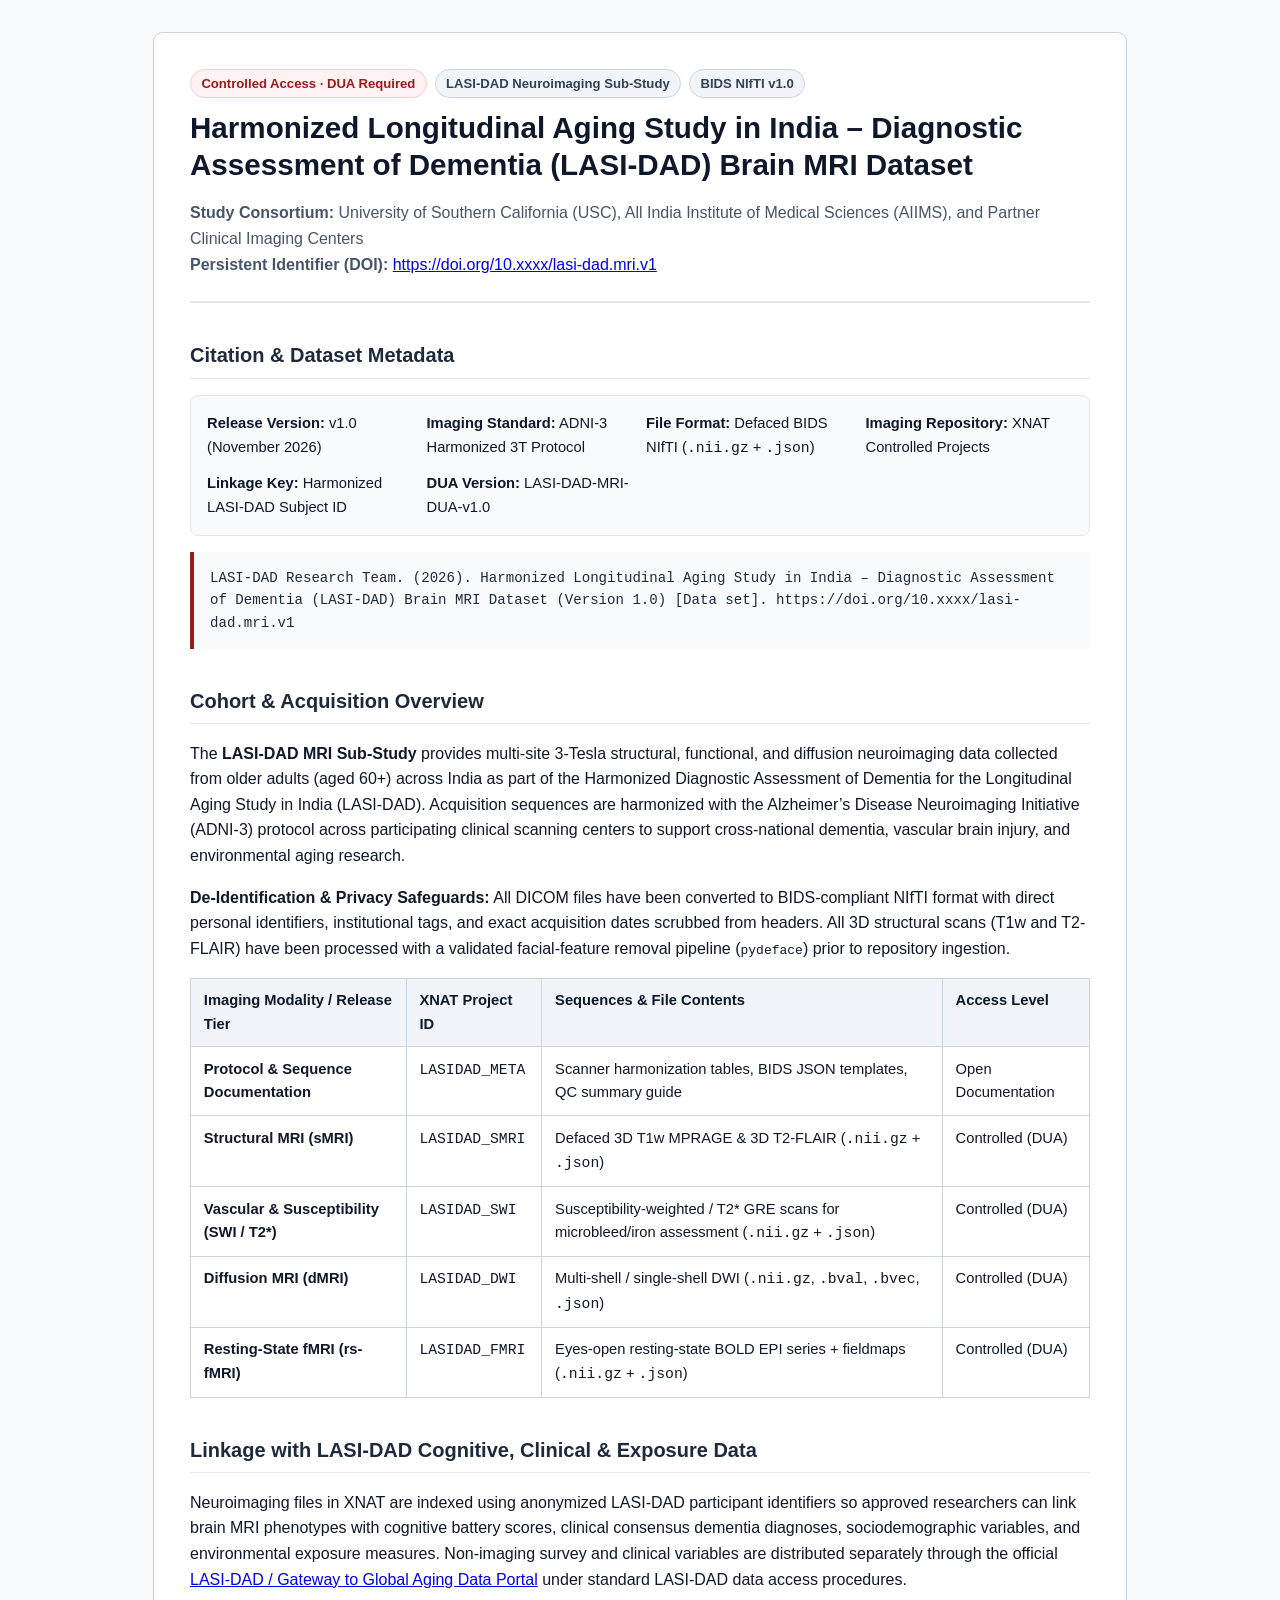
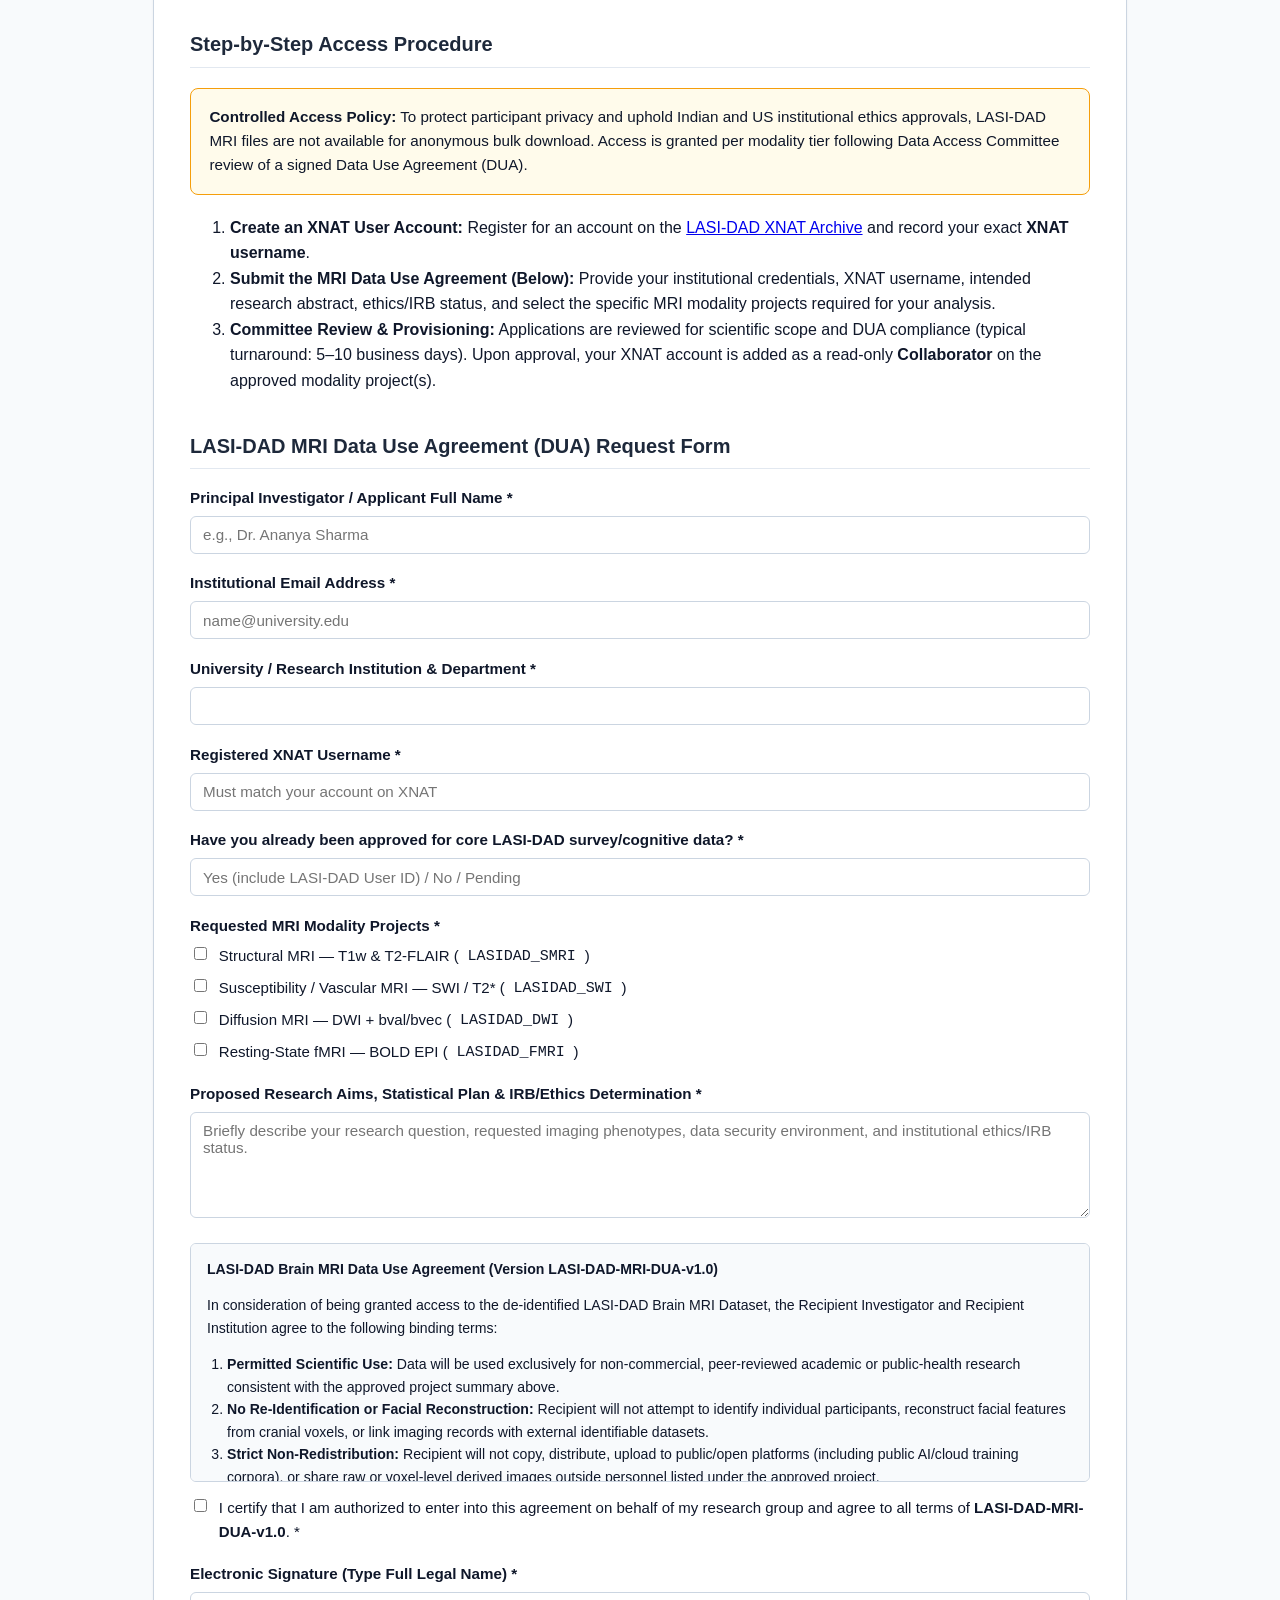
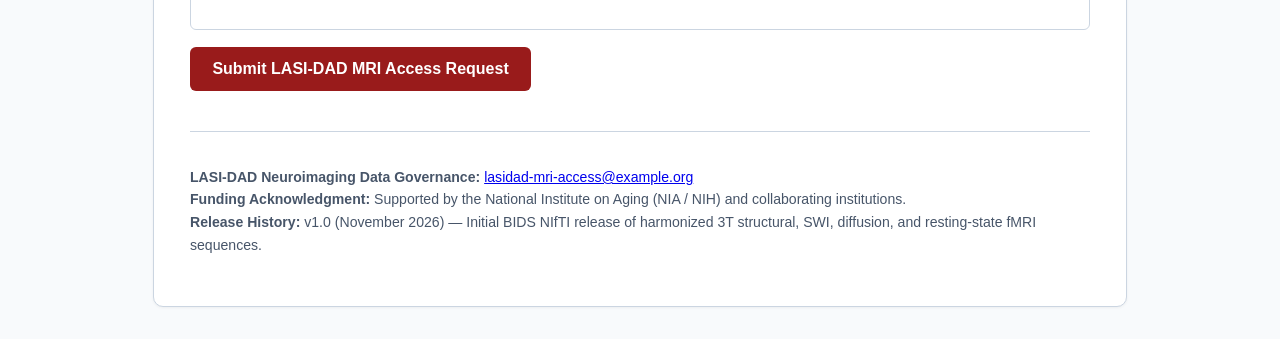
==== commit d571dab2: "Update index.html" ====
--- a/index.html
+++ b/index.html
@@ -354,4 +354,57 @@
             Diffusion MRI — DWI + bval/bvec (<code>LASIDAD_DWI</code>)
           </label>
           <label class="checkbox-row">
-            <input type="checkbox" name="modalities[]" value="LASIDAD
+            <input type="checkbox" name="modalities[]" value="LASIDAD_FMRI" />
+            Resting-State fMRI — BOLD EPI (<code>LASIDAD_FMRI</code>)
+          </label>
+        </div>
+
+        <div class="form-group">
+          <label for="project_summary">Proposed Research Aims, Statistical Plan &amp; IRB/Ethics Determination *</label>
+          <textarea id="project_summary" name="project_summary" rows="5" placeholder="Briefly describe your research question, requested imaging phenotypes, data security environment, and institutional ethics/IRB status." required></textarea>
+        </div>
+
+        <div class="dua-scroll" aria-label="LASI-DAD MRI Data Use Agreement Terms">
+          <strong>LASI-DAD Brain MRI Data Use Agreement (Version LASI-DAD-MRI-DUA-v1.0)</strong>
+          <p>
+            In consideration of being granted access to the de-identified LASI-DAD Brain MRI Dataset, the Recipient
+            Investigator and Recipient Institution agree to the following binding terms:
+          </p>
+          <ol style="padding-left: 1.25rem; margin: 0;">
+            <li><strong>Permitted Scientific Use:</strong> Data will be used exclusively for non-commercial, peer-reviewed academic or public-health research consistent with the approved project summary above.</li>
+            <li><strong>No Re-Identification or Facial Reconstruction:</strong> Recipient will not attempt to identify individual participants, reconstruct facial features from cranial voxels, or link imaging records with external identifiable datasets.</li>
+            <li><strong>Strict Non-Redistribution:</strong> Recipient will not copy, distribute, upload to public/open platforms (including public AI/cloud training corpora), or share raw or voxel-level derived images outside personnel listed under the approved project.</li>
+            <li><strong>Information Security:</strong> Data will be stored on access-controlled, encrypted institutional servers with immediate breach notification to the LASI-DAD Data Governance Team if unauthorized access occurs.</li>
+            <li><strong>Acknowledgment &amp; Citation:</strong> All publications, preprints, and presentations using these scans must cite the LASI-DAD MRI dataset DOI and acknowledge NIH/NIA grant support and participating Indian clinical centers.</li>
+          </ol>
+        </div>
+
+        <div class="form-group">
+          <label class="checkbox-row">
+            <input type="checkbox" name="agree_dua" value="yes" required />
+            <span>
+              I certify that I am authorized to enter into this agreement on behalf of my research group and agree to
+              all terms of <strong>LASI-DAD-MRI-DUA-v1.0</strong>. *
+            </span>
+          </label>
+        </div>
+
+        <div class="form-group">
+          <label for="signature">Electronic Signature (Type Full Legal Name) *</label>
+          <input id="signature" name="signature" type="text" required />
+        </div>
+
+        <button type="submit">Submit LASI-DAD MRI Access Request</button>
+      </form>
+    </section>
+
+    <footer>
+      <p>
+        <strong>LASI-DAD Neuroimaging Data Governance:</strong> <a href="mailto:lasidad-mri-access@example.org">lasidad-mri-access@example.org</a><br />
+        <strong>Funding Acknowledgment:</strong> Supported by the National Institute on Aging (NIA / NIH) and collaborating institutions.<br />
+        <strong>Release History:</strong> v1.0 (November 2026) — Initial BIDS NIfTI release of harmonized 3T structural, SWI, diffusion, and resting-state fMRI sequences.
+      </p>
+    </footer>
+  </div>
+</body>
+</html>
